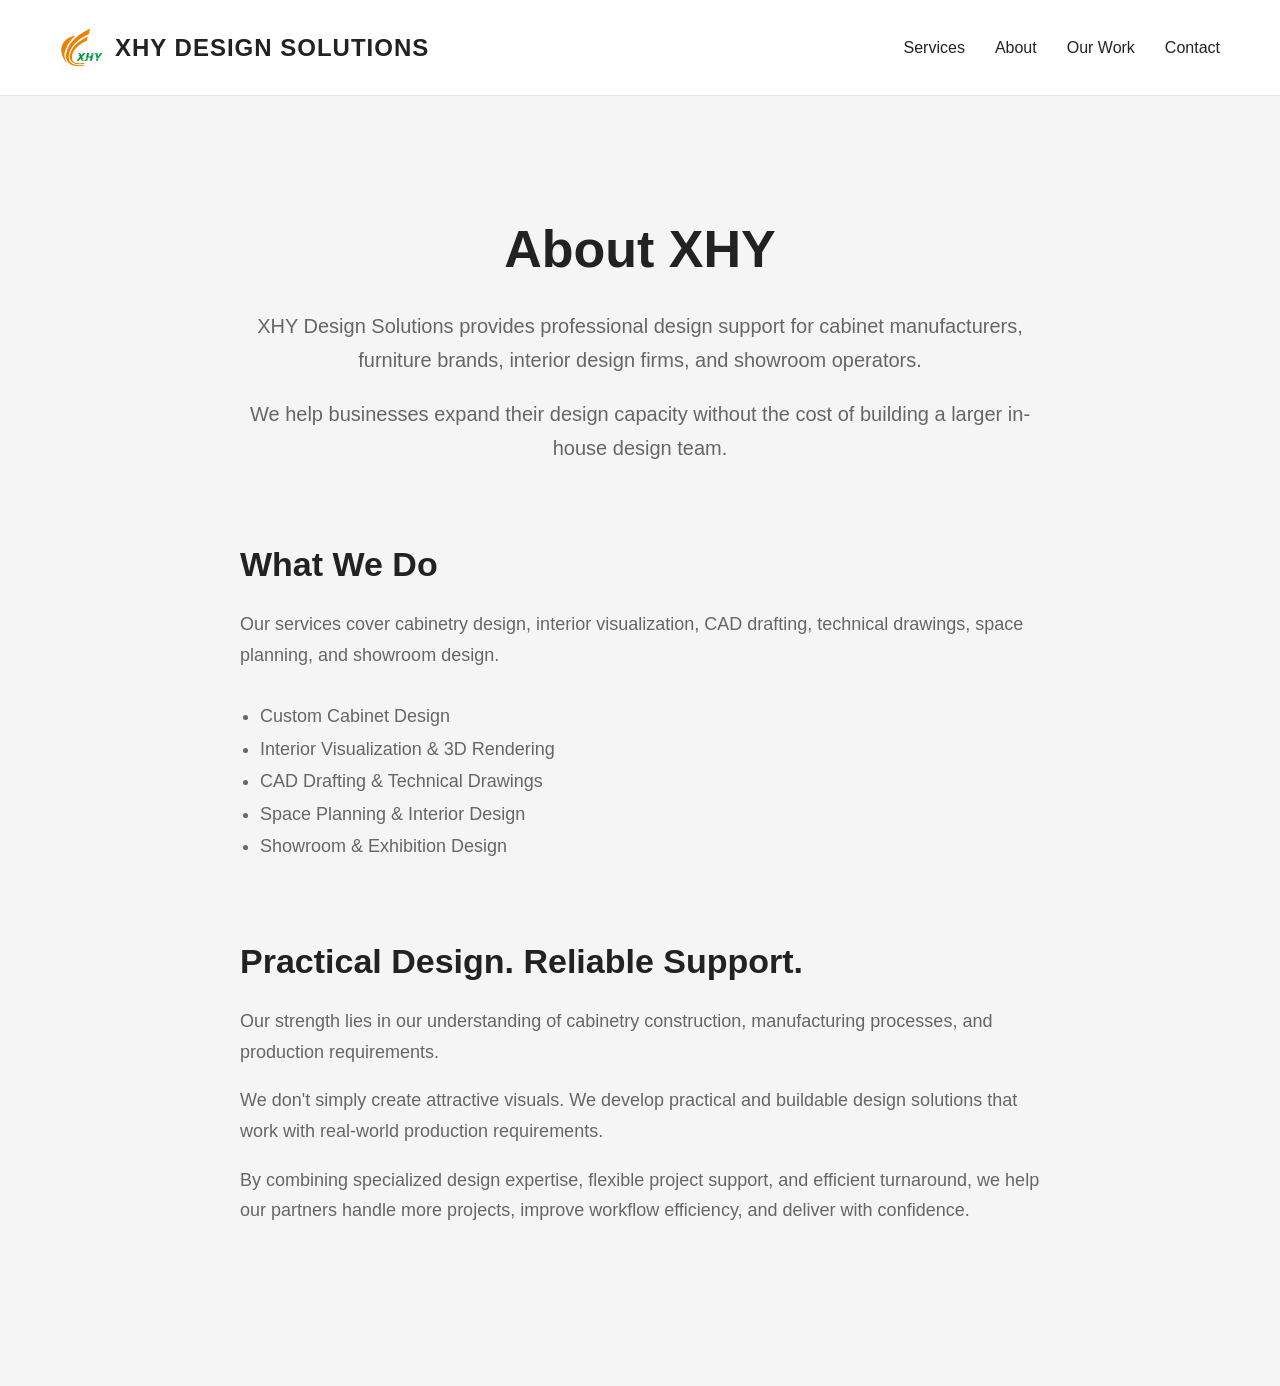
==== about.html @ a24d2397 "Build XHY website homepage and About page" ====
<!DOCTYPE html>
<html lang="en">
<head>
    <meta charset="UTF-8">
    <meta name="viewport" content="width=device-width, initial-scale=1.0">
    <title>About XHY Design Solutions</title>
    <link rel="stylesheet" href="style.css">
</head>

<body>

    <header>
    <div class="logo">
        <img src="images/xhy-logo.jpg" alt="XHY Design Solutions">
        <span>XHY DESIGN SOLUTIONS</span>
    </div>

    <button class="menu-toggle" onclick="toggleMenu()">☰</button>

    <nav id="main-nav">
        <a href="index.html#services">Services</a>
        <a href="about.html">About</a>
        <a href="index.html#portfolio">Our Work</a>
        <a href="index.html#contact">Contact</a>
    </nav>
</header>

    <main>

    <section class="about-intro">
        <h1>About XHY</h1>

        <p>
            XHY Design Solutions provides professional design support
            for cabinet manufacturers, furniture brands, interior design
            firms, and showroom operators.
        </p>

        <p>
            We help businesses expand their design capacity without the
            cost of building a larger in-house design team.
        </p>
    </section>

    <section class="about-services">
        <h2>What We Do</h2>

        <p>
            Our services cover cabinetry design, interior visualization,
            CAD drafting, technical drawings, space planning, and
            showroom design.
        </p>

        <ul>
            <li>Custom Cabinet Design</li>
            <li>Interior Visualization & 3D Rendering</li>
            <li>CAD Drafting & Technical Drawings</li>
            <li>Space Planning & Interior Design</li>
            <li>Showroom & Exhibition Design</li>
        </ul>
    </section>

    <section class="about-expertise">
        <h2>Practical Design. Reliable Support.</h2>

        <p>
            Our strength lies in our understanding of cabinetry
            construction, manufacturing processes, and production
            requirements.
        </p>

        <p>
            We don't simply create attractive visuals. We develop
            practical and buildable design solutions that work with
            real-world production requirements.
        </p>

        <p>
            By combining specialized design expertise, flexible project
            support, and efficient turnaround, we help our partners
            handle more projects, improve workflow efficiency, and
            deliver with confidence.
        </p>
    </section>

</main>

<script>
    function toggleMenu() {
        const nav = document.getElementById("main-nav");
        nav.classList.toggle("active");
    }

    const navLinks = document.querySelectorAll("#main-nav a");

    navLinks.forEach(function(link) {
        link.addEventListener("click", function() {
            const nav = document.getElementById("main-nav");
            nav.classList.remove("active");
        });
    });
</script>
</body>
</html>
---- style.css ----
body {
    margin: 0;
    font-family: Arial, sans-serif;
    background-color: #f5f5f5;
    color: #222;
}

header {
    background-color: #ffffff;
    padding: 25px 60px;
    border-bottom: 1px solid #e5e5e5;
    display: flex;
    justify-content: space-between;
    align-items: center;
    position: relative;
}

.logo {
    font-size: 24px;
    font-weight: bold;
    letter-spacing: 1px;
    display: flex;
    align-items: center;
}

.logo img {
    width: 45px;
    height: 45px;
    object-fit: contain;
    margin-right: 10px;
}

nav {
    display: flex;
    gap: 30px;
}

nav a {
    color: #222;
    text-decoration: none;
    font-size: 16px;
}

nav a:hover {
    color: #777;
}

main {
    padding: 80px 60px;
}

main section {
    max-width: 800px;
    margin: 0 auto 80px;
}

main h1 {
    font-size: 48px;
    margin-bottom: 30px;
}

main h2 {
    font-size: 36px;
    margin-bottom: 25px;
}

main p {
    color: #666;
    line-height: 1.7;
    font-size: 18px;
}

main li {
    color: #666;
    line-height: 1.8;
    font-size: 18px;
}

.about-intro {
    text-align: center;
}

.about-intro h1 {
    font-size: 52px;
    margin-bottom: 30px;
}

.about-intro p {
    font-size: 20px;
}

.about-services h2,
.about-expertise h2 {
    font-size: 34px;
    margin-bottom: 25px;
}

.about-services ul {
    padding-left: 20px;
    margin-top: 30px;
}
.menu-toggle {
    display: none;
    background: none;
    border: none;
    font-size: 28px;
    cursor: pointer;
}

@media (max-width: 768px) {

    .menu-toggle {
        display: block;
        color: #222;
    }

    header {
        padding: 20px;
        flex-direction: row;
        justify-content: space-between;
        align-items: center;
    }

    .logo {
        font-size: 18px;
        white-space: nowrap;
    }

    .logo img {
        width: 40px;
        height: 40px;
        margin-right: 8px;
    }

    nav {
        display: none;
        position: absolute;
        top: 100%;
        left: 0;
        width: 100%;
        flex-direction: column;
        text-align: center;
        gap: 20px;
        background-color: white;
        padding: 20px 0;
    }

    nav.active {
        display: flex;
    }
}
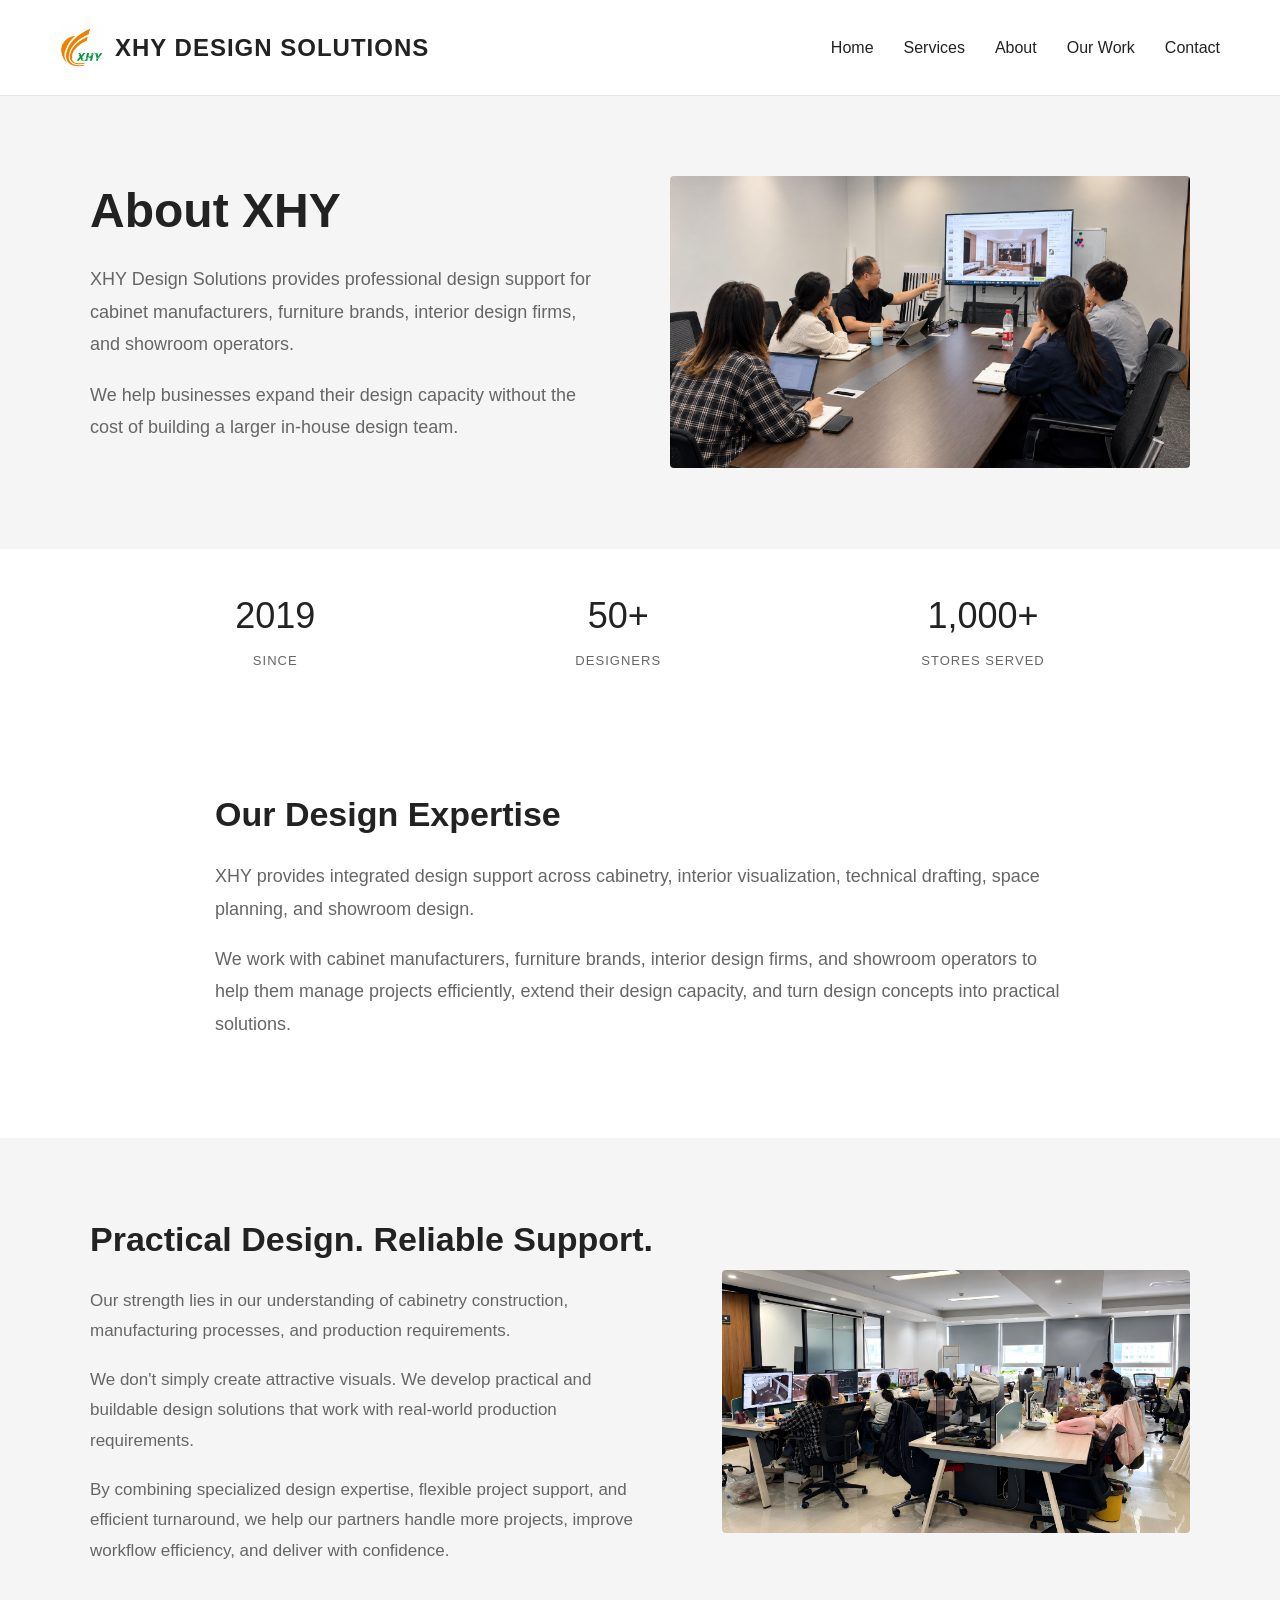
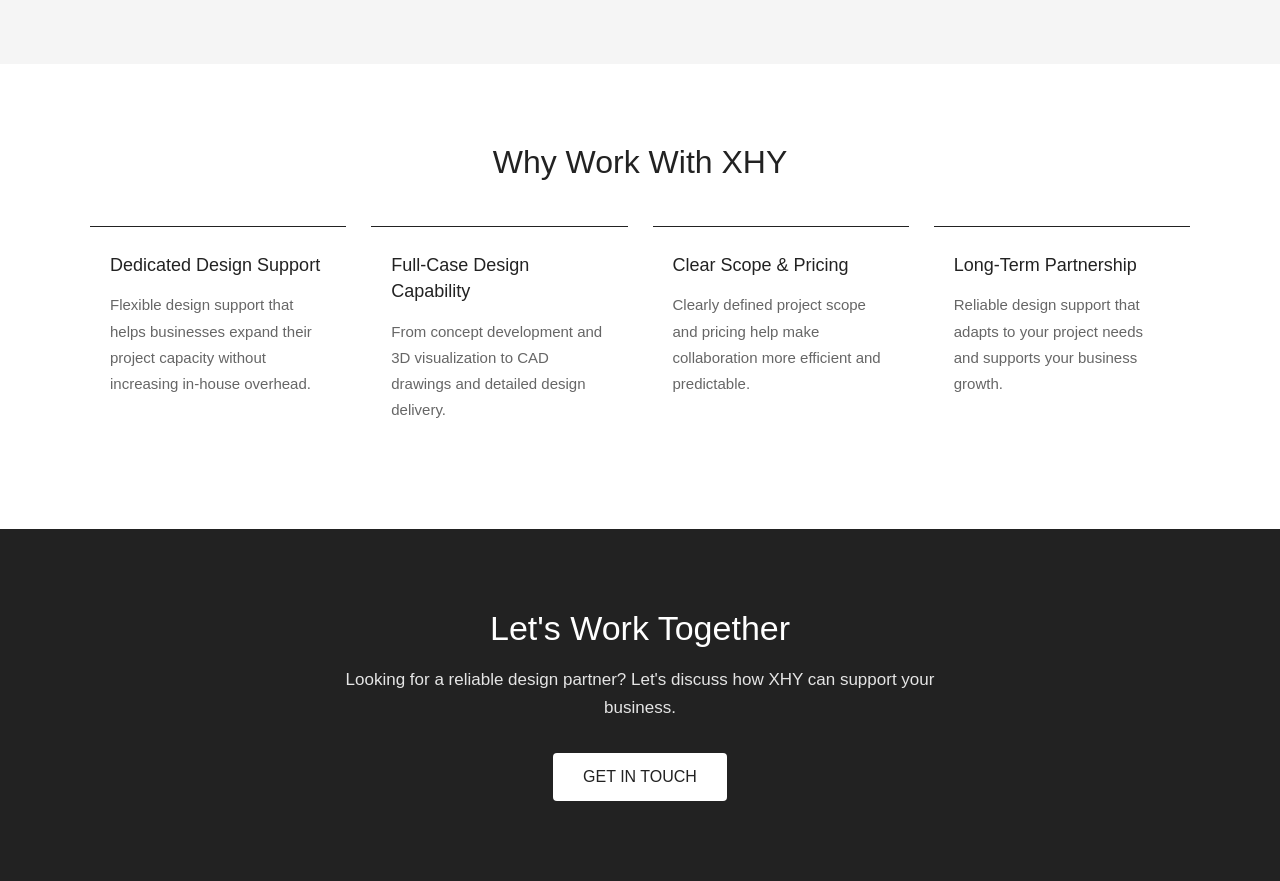
==== commit c8a6db23: "Complete initial XHY website" ====
--- a/about.html
+++ b/about.html
@@ -18,16 +18,19 @@
     <button class="menu-toggle" onclick="toggleMenu()">☰</button>
 
     <nav id="main-nav">
-        <a href="index.html#services">Services</a>
+        <a href="index.html">Home</a>
+        <a href="services.html">Services</a>
         <a href="about.html">About</a>
-        <a href="index.html#portfolio">Our Work</a>
-        <a href="index.html#contact">Contact</a>
+        <a href="our-work.html">Our Work</a>
+        <a href="contact.html">Contact</a>
     </nav>
 </header>
 
-    <main>
-
-    <section class="about-intro">
+    <main class="about-page">
+
+<section class="about-intro">
+
+    <div class="about-intro-content">
         <h1>About XHY</h1>
 
         <p>
@@ -40,27 +43,63 @@
             We help businesses expand their design capacity without the
             cost of building a larger in-house design team.
         </p>
+    </div>
+
+    <div class="about-image">
+        <img src="images/xhy-team-collaboration.png"
+             alt="XHY design team reviewing a project together">
+    </div>
+
+</section>
+
+<!-- Company Statistics -->
+<div class="portfolio-stats">
+
+    <div class="stat">
+        <strong>2019</strong>
+        <span>Since</span>
+    </div>
+
+    <div class="stat">
+        <strong>50+</strong>
+        <span>Designers</span>
+    </div>
+
+    <div class="stat">
+        <strong>1,000+</strong>
+        <span>Stores Served</span>
+    </div>
+
+</div>
+
+
+    <section class="about-services">
+
+        <div class="about-services-content">
+
+            <h2>Our Design Expertise</h2>
+
+            <p>
+                XHY provides integrated design support across cabinetry,
+                interior visualization, technical drafting, space planning,
+                and showroom design.
+            </p>
+
+            <p>
+                We work with cabinet manufacturers, furniture brands,
+                interior design firms, and showroom operators to help
+                them manage projects efficiently, extend their design
+                capacity, and turn design concepts into practical solutions.
+            </p>
+
+        </div>
+
     </section>
 
-    <section class="about-services">
-        <h2>What We Do</h2>
-
-        <p>
-            Our services cover cabinetry design, interior visualization,
-            CAD drafting, technical drawings, space planning, and
-            showroom design.
-        </p>
-
-        <ul>
-            <li>Custom Cabinet Design</li>
-            <li>Interior Visualization & 3D Rendering</li>
-            <li>CAD Drafting & Technical Drawings</li>
-            <li>Space Planning & Interior Design</li>
-            <li>Showroom & Exhibition Design</li>
-        </ul>
-    </section>
 
     <section class="about-expertise">
+
+    <div class="about-expertise-content">
         <h2>Practical Design. Reliable Support.</h2>
 
         <p>
@@ -81,6 +120,71 @@
             handle more projects, improve workflow efficiency, and
             deliver with confidence.
         </p>
+    </div>
+
+    <div class="about-image">
+        <img src="images/xhy-design-team-workspace.png"
+             alt="XHY design team working on design projects">
+    </div>
+
+</section>
+
+    <section class="why-xhy">
+
+        <h2>Why Work With XHY</h2>
+
+        <div class="why-xhy-grid">
+
+            <div class="why-xhy-item">
+                <h3>Dedicated Design Support</h3>
+                <p>
+                    Flexible design support that helps businesses
+                    expand their project capacity without increasing
+                    in-house overhead.
+                </p>
+            </div>
+
+            <div class="why-xhy-item">
+                <h3>Full-Case Design Capability</h3>
+                <p>
+                    From concept development and 3D visualization
+                    to CAD drawings and detailed design delivery.
+                </p>
+            </div>
+
+            <div class="why-xhy-item">
+                <h3>Clear Scope & Pricing</h3>
+                <p>
+                    Clearly defined project scope and pricing help
+                    make collaboration more efficient and predictable.
+                </p>
+            </div>
+
+            <div class="why-xhy-item">
+                <h3>Long-Term Partnership</h3>
+                <p>
+                    Reliable design support that adapts to your
+                    project needs and supports your business growth.
+                </p>
+            </div>
+
+        </div>
+
+    </section>
+
+    <section class="about-cta">
+
+        <h2>Let's Work Together</h2>
+
+        <p>
+            Looking for a reliable design partner?
+            Let's discuss how XHY can support your business.
+        </p>
+
+        <a href="contact.html" class="button">
+            GET IN TOUCH
+        </a>
+
     </section>
 
 </main>
--- a/style.css
+++ b/style.css
@@ -4,6 +4,15 @@
     background-color: #f5f5f5;
     color: #222;
 }
+
+img {
+    max-width: 100%;
+    height: auto;
+}
+
+/* =========================
+   Header & Navigation
+   ========================= */
 
 header {
     background-color: #ffffff;
@@ -12,7 +21,9 @@
     display: flex;
     justify-content: space-between;
     align-items: center;
-    position: relative;
+    position: sticky;
+    top: 0;
+    z-index: 1000;
 }
 
 .logo {
@@ -45,60 +56,6 @@
     color: #777;
 }
 
-main {
-    padding: 80px 60px;
-}
-
-main section {
-    max-width: 800px;
-    margin: 0 auto 80px;
-}
-
-main h1 {
-    font-size: 48px;
-    margin-bottom: 30px;
-}
-
-main h2 {
-    font-size: 36px;
-    margin-bottom: 25px;
-}
-
-main p {
-    color: #666;
-    line-height: 1.7;
-    font-size: 18px;
-}
-
-main li {
-    color: #666;
-    line-height: 1.8;
-    font-size: 18px;
-}
-
-.about-intro {
-    text-align: center;
-}
-
-.about-intro h1 {
-    font-size: 52px;
-    margin-bottom: 30px;
-}
-
-.about-intro p {
-    font-size: 20px;
-}
-
-.about-services h2,
-.about-expertise h2 {
-    font-size: 34px;
-    margin-bottom: 25px;
-}
-
-.about-services ul {
-    padding-left: 20px;
-    margin-top: 30px;
-}
 .menu-toggle {
     display: none;
     background: none;
@@ -106,6 +63,386 @@
     font-size: 28px;
     cursor: pointer;
 }
+
+
+/* =========================
+   About Page
+   ========================= */
+
+/* About Page - Overall Layout */
+main.about-page {
+    padding: 0;
+}
+
+main.about-page > section {
+    max-width: none;
+    margin: 0;
+    padding: 80px max(60px, calc((100% - 1100px) / 2));
+    box-sizing: border-box;
+}
+
+main h1 {
+    font-size: 48px;
+    margin-bottom: 30px;
+}
+
+main h2 {
+    font-size: 36px;
+    margin-bottom: 25px;
+}
+
+main p {
+    color: #666;
+    line-height: 1.7;
+    font-size: 18px;
+}
+
+main li {
+    color: #666;
+    line-height: 1.8;
+    font-size: 18px;
+}
+
+.about-intro {
+    display: flex;
+    align-items: center;
+    gap: 50px;
+    text-align: left;
+}
+
+.about-intro-content {
+    flex: 1;
+}
+
+.about-intro h1 {
+    font-size: 52px;
+    margin-bottom: 30px;
+}
+
+.about-intro p {
+    font-size: 20px;
+}
+
+.about-image {
+    flex: 1;
+}
+
+.about-intro .about-image {
+    padding-top: 20px;
+}
+
+.about-image img {
+    width: 100%;
+    height: auto;
+    display: block;
+    border-radius: 4px;
+}
+
+.about-services h2,
+.about-expertise h2 {
+    font-size: 34px;
+    margin-bottom: 25px;
+}
+
+.about-expertise {
+    display: flex;
+    align-items: flex-start;
+    gap: 60px;
+}
+
+.about-expertise-content {
+    flex: 1.1;
+}
+
+.about-expertise .about-image {
+    flex: 0.9;
+    padding-top: 30px;
+}
+
+
+/* =========================
+   About Page - What We Do
+   ========================= */
+
+.service-grid {
+    display: grid;
+    grid-template-columns: repeat(2, 1fr);
+    gap: 25px 30px;
+    margin-top: 35px;
+}
+
+.service-card {
+    background-color: #ffffff;
+    border: 1px solid #e8e8e8;
+    border-radius: 8px;
+    padding: 30px;
+    min-height: 80px;
+    display: flex;
+    align-items: center;
+    box-sizing: border-box;
+    transition: transform 0.3s ease, box-shadow 0.3s ease;
+}
+
+.service-card h3 {
+    font-size: 22px;
+    margin: 0;
+    line-height: 1.4;
+}
+
+.service-card:hover {
+    transform: translateY(-5px);
+    box-shadow: 0 8px 20px rgba(0, 0, 0, 0.12);
+}
+
+
+/* =========================
+   Homepage
+   ========================= */
+
+.hero {
+    text-align: center;
+    padding: 120px 20px;
+    background-color: #ffffff;
+}
+
+.hero h1 {
+    font-size: 56px;
+    line-height: 1.15;
+    margin-bottom: 20px;
+}
+
+.hero p {
+    font-size: 22px;
+    color: #666;
+    margin-bottom: 40px;
+    max-width: 700px;
+    margin-left: auto;
+    margin-right: auto;
+}
+
+.button {
+    display: inline-block;
+    padding: 15px 30px;
+    background-color: #222;
+    color: white;
+    text-decoration: none;
+    border-radius: 4px;
+    transition: background-color 0.3s ease, transform 0.3s ease;
+}
+
+.button:hover {
+    background-color: #444;
+    transform: translateY(-2px);
+}
+
+
+/* Homepage - Services */
+
+.services {
+    padding: 90px 40px 60px;
+    text-align: center;
+}
+
+.services h2 {
+    font-size: 36px;
+    margin-bottom: 55px;
+}
+
+.service-container {
+    display: flex;
+    justify-content: center;
+    align-items: stretch;
+    gap: 30px;
+    flex-wrap: wrap;
+}
+
+.service {
+    background-color: white;
+    padding: 35px 30px;
+    width: 320px;
+    max-width: 100%;
+    box-sizing: border-box;
+    border-radius: 8px;
+    border: 1px solid #e8e8e8;
+    transition: transform 0.3s ease, box-shadow 0.3s ease;
+}
+
+.service:hover {
+    transform: translateY(-5px);
+    box-shadow: 0 8px 20px rgba(0, 0, 0, 0.12);
+}
+
+.service h3 {
+    font-size: 22px;
+    margin: 0 0 15px;
+}
+
+.service p {
+    color: #666;
+    font-size: 17px;
+    line-height: 1.7;
+    margin: 0;
+}
+
+
+/* Homepage - About */
+
+.about {
+    padding: 70px 60px 100px;
+    background-color: #ffffff;
+}
+
+.about > h2 {
+    max-width: 1200px;
+    margin: 0 auto 45px;
+    text-align: center;
+    font-size: 36px;
+}
+
+.about-container {
+    max-width: 1300px;
+    margin: 0 auto;
+    display: grid;
+    grid-template-columns: 1.2fr 1fr;
+    align-items: center;
+    gap: 45px;
+}
+
+.about-image {
+    width: 100%;
+    aspect-ratio: 16 / 9;
+    background-color: #f2f2f2;
+    overflow: hidden;
+}
+
+.about-image img {
+    display: block;
+    width: 100%;
+    height: 100%;
+    object-fit: cover;
+}
+
+.about-content {
+    padding-right: 20px;
+}
+
+
+.about-intro {
+    margin-bottom: 35px;
+    font-size: 19px;
+    line-height: 1.7;
+    color: #555;
+}
+
+.about-item {
+    margin-bottom: 25px;
+}
+
+.about-item h3 {
+    margin: 0 0 8px;
+    font-size: 19px;
+    font-weight: 600;
+}
+
+.about-item p {
+    margin: 0;
+    font-size: 17px;
+    line-height: 1.7;
+    color: #666;
+}
+
+.about-content .button {
+    display: inline-block;
+    margin-top: 10px;
+}
+
+
+/* Homepage - Portfolio */
+
+.portfolio {
+    padding: 80px 60px;
+    background-color: #f5f5f5;
+    text-align: center;
+}
+
+.portfolio h2 {
+    font-size: 36px;
+    margin-bottom: 50px;
+}
+
+.portfolio-container {
+    display: flex;
+    justify-content: center;
+    gap: 30px;
+    flex-wrap: wrap;
+}
+
+.project {
+    background-color: white;
+    width: 400px;
+    border-radius: 8px;
+    overflow: hidden;
+    transition: transform 0.3s ease, box-shadow 0.3s ease;
+}
+
+.project:hover {
+    transform: translateY(-5px);
+    box-shadow: 0 8px 20px rgba(0, 0, 0, 0.12);
+}
+
+.project img {
+    width: 100%;
+    height: 280px;
+    object-fit: cover;
+    display: block;
+    transition: transform 0.4s ease;
+}
+
+.project:hover img {
+    transform: scale(1.05);
+}
+
+.project h3 {
+    font-size: 22px;
+    margin: 20px 20px 10px;
+}
+
+.project p {
+    color: #666;
+    margin: 0 20px 25px;
+}
+
+
+/* Homepage - Contact */
+
+.contact {
+    padding: 100px 20px;
+    text-align: center;
+    background-color: #222;
+    color: white;
+}
+
+.contact h2 {
+    font-size: 40px;
+    margin-bottom: 20px;
+}
+
+.contact p {
+    max-width: 650px;
+    margin: 0 auto 35px;
+    font-size: 18px;
+    line-height: 1.6;
+}
+
+.contact .button {
+    background-color: white;
+    color: #222;
+}
+
+
+/* =========================
+   Mobile
+   ========================= */
 
 @media (max-width: 768px) {
 
@@ -148,4 +485,2150 @@
     nav.active {
         display: flex;
     }
-}+
+
+    /* About Page - Mobile */
+
+    .about-intro,
+    .about-expertise {
+        flex-direction: column;
+        gap: 30px;
+    }
+
+    .about-intro,
+    .about-expertise {
+        text-align: left;
+    }
+
+    .about-image {
+        width: 100%;
+    }
+
+    .about-intro .about-image,
+    .about-expertise .about-image {
+        padding-top: 0;
+    }
+
+    .service-grid {
+        grid-template-columns: 1fr;
+        gap: 20px;
+        margin-top: 30px;
+    }
+
+    .service-card {
+        width: 100%;
+        min-height: 70px;
+        padding: 25px;
+    }
+
+
+    /* Homepage - Mobile */
+
+    .hero {
+        padding: 80px 20px;
+    }
+
+    .hero h1 {
+        font-size: 40px;
+    }
+
+    .hero p {
+        font-size: 18px;
+    }
+
+    .services {
+        padding: 60px 20px;
+    }
+
+    .services h2 {
+        font-size: 32px;
+    }
+
+    .service-container {
+        flex-direction: column;
+        align-items: center;
+    }
+
+    .service {
+        width: 100%;
+        max-width: 400px;
+        box-sizing: border-box;
+    }
+
+    .portfolio {
+        padding: 60px 20px;
+    }
+
+    .portfolio h2 {
+        font-size: 32px;
+    }
+
+    .project {
+        width: 100%;
+        max-width: 400px;
+    }
+
+    .contact {
+        padding: 70px 20px;
+    }
+
+    .contact h2 {
+        font-size: 32px;
+    }
+  
+}/* =========================================
+   Project Detail Page
+   Modern Minimalist Residence
+   ========================================= */
+
+/* Project Hero */
+.project-hero {
+    display: grid;
+    grid-template-columns: 38% 62%;
+    min-height: 600px;
+    background-color: #ffffff;
+}
+
+.project-hero-text {
+    display: flex;
+    flex-direction: column;
+    justify-content: center;
+    padding: 80px 70px;
+}
+
+.project-number,
+.section-label {
+    font-size: 12px;
+    letter-spacing: 2px;
+    text-transform: uppercase;
+    color: #777;
+    margin-bottom: 18px;
+}
+
+.project-hero-text h1 {
+    font-size: 50px;
+    line-height: 1.12;
+    font-weight: 400;
+    margin: 0 0 25px;
+    max-width: 480px;
+}
+
+.project-category {
+    font-size: 16px;
+    color: #666;
+    margin: 0;
+}
+
+.project-hero-image {
+    height: 600px;
+    overflow: hidden;
+}
+
+.project-hero-image img {
+    width: 100%;
+    height: 100%;
+    object-fit: cover;
+    display: block;
+}
+
+
+/* Project Overview */
+.project-overview {
+    display: grid;
+    grid-template-columns: 1.4fr 1fr;
+    gap: 100px;
+    max-width: 1200px;
+    margin: 0 auto;
+    padding: 120px 60px;
+}
+
+.project-overview-text h2,
+.project-section-heading h2 {
+    font-size: 36px;
+    font-weight: 400;
+    line-height: 1.2;
+    margin: 0 0 30px;
+}
+
+.project-overview-text p:not(.section-label) {
+    font-size: 16px;
+    line-height: 1.8;
+    color: #555;
+    max-width: 680px;
+    margin-bottom: 20px;
+}
+
+.project-information {
+    border-top: 1px solid #ddd;
+}
+
+.project-info-item {
+    display: flex;
+    flex-direction: column;
+    gap: 8px;
+    padding: 22px 0;
+    border-bottom: 1px solid #ddd;
+}
+
+.project-info-item span {
+    font-size: 13px;
+    color: #888;
+}
+
+.project-info-item strong {
+    font-size: 15px;
+    font-weight: 400;
+    line-height: 1.5;
+}
+
+
+/* Floor Plan */
+.project-floor-plan {
+    background-color: #f5f5f5;
+    padding: 100px 60px;
+}
+
+.project-section-heading {
+    max-width: 1200px;
+    margin: 0 auto 50px;
+}
+
+.floor-plan-image {
+    max-width: 1100px;
+    margin: 0 auto;
+    background-color: #ffffff;
+    padding: 30px;
+}
+
+.floor-plan-image img {
+    width: 100%;
+    height: auto;
+    display: block;
+}
+
+
+/* Project Gallery */
+.project-gallery {
+    max-width: 1200px;
+    margin: 0 auto;
+    padding: 120px 60px;
+}
+
+.gallery-grid {
+    display: grid;
+    grid-template-columns: repeat(2, 1fr);
+    gap: 30px;
+}
+
+.gallery-item {
+    overflow: hidden;
+    aspect-ratio: 16 / 9;
+}
+
+.gallery-item img {
+    width: 100%;
+    height: 100%;
+    object-fit: cover;
+    display: block;
+}
+
+
+/* Back to Our Work */
+.project-back {
+    text-align: center;
+    padding: 30px 20px 100px;
+}
+
+.project-back a {
+    color: #222;
+    text-decoration: none;
+    font-size: 14px;
+    letter-spacing: 1px;
+}
+
+.project-back a:hover {
+    text-decoration: underline;
+}
+/* =========================================
+   Project Detail Page - Mobile
+   ========================================= */
+
+@media (max-width: 768px) {
+
+    /* Project Hero */
+    .project-hero {
+        display: flex;
+        flex-direction: column;
+        min-height: auto;
+    }
+
+    .project-hero-image {
+        order: 1;
+        width: 100%;
+        height: 300px;
+    }
+
+    .project-hero-text {
+        order: 2;
+        padding: 50px 25px 60px;
+    }
+
+    .project-hero-text h1 {
+        font-size: 38px;
+        line-height: 1.12;
+        margin-bottom: 20px;
+        max-width: 100%;
+    }
+
+    .project-category {
+        font-size: 15px;
+    }
+
+
+    /* Project Overview */
+    .project-overview {
+        display: block;
+        max-width: none;
+        padding: 70px 25px;
+    }
+
+    .project-overview-text h2,
+    .project-section-heading h2 {
+        font-size: 32px;
+    }
+
+    .project-overview-text p:not(.section-label) {
+        font-size: 15px;
+        line-height: 1.8;
+    }
+
+    .project-information {
+        margin-top: 60px;
+    }
+
+
+    /* Floor Plan */
+    .project-floor-plan {
+        padding: 70px 20px;
+    }
+
+    .project-section-heading {
+        margin-bottom: 35px;
+    }
+
+    .floor-plan-image {
+        padding: 15px;
+    }
+
+
+    /* Project Gallery */
+    .project-gallery {
+        max-width: none;
+        padding: 70px 20px;
+    }
+
+    .gallery-grid {
+        grid-template-columns: repeat(2, 1fr);
+        gap: 15px;
+    }
+
+    .project-back {
+        padding: 20px 20px 70px;
+    }
+
+}
+.view-all-projects {
+    text-align: center;
+    margin-top: 40px;
+}
+
+.view-all-projects a {
+    display: inline-block;
+    padding: 12px 28px;
+    border: 1px solid #222;
+    color: #222;
+    text-decoration: none;
+    font-size: 14px;
+    letter-spacing: 1px;
+    transition: all 0.3s ease;
+}
+
+.view-all-projects a:hover {
+    background-color: #222;
+    color: #fff;
+}
+
+
+/* ================================
+   Our Work Page
+   ================================ */
+
+.portfolio-page {
+    padding: 120px 8% 100px;
+    text-align: center;
+}
+
+.portfolio-page h1 {
+    font-size: 48px;
+    margin-bottom: 20px;
+}
+
+.portfolio-intro {
+    max-width: 700px;
+    margin: 0 auto 60px;
+    font-size: 17px;
+    line-height: 1.7;
+    color: #555;
+}
+
+.portfolio-page .portfolio-container {
+    display: grid;
+    grid-template-columns: repeat(2, 1fr);
+    gap: 70px 50px;
+    max-width: 1200px;
+    margin: 0 auto;
+}
+
+.portfolio-page .project {
+    text-align: left;
+}
+
+.portfolio-page .project a {
+    display: block;
+}
+
+.portfolio-page .project img {
+    width: 100%;
+    display: block;
+    aspect-ratio: 16 / 10;
+    object-fit: cover;
+}
+
+.portfolio-page .project h3 {
+    margin-top: 18px;
+    margin-bottom: 0;
+    font-size: 21px;
+    font-weight: 500;
+    line-height: 1.4;
+}
+
+.portfolio-page .project p {
+    display: none;
+}
+
+
+
+/* ================================
+   Our Work CTA
+   ================================ */
+
+.portfolio-cta {
+    margin-top: 120px;
+    padding: 80px 20px;
+    text-align: center;
+    border-top: 1px solid #e5e5e5;
+}
+
+.portfolio-cta h2 {
+    margin-bottom: 15px;
+    font-size: 32px;
+    font-weight: 500;
+}
+
+.portfolio-cta p {
+    margin-bottom: 30px;
+    font-size: 16px;
+    line-height: 1.6;
+    color: #666;
+}
+
+.portfolio-cta .button {
+    display: inline-block;
+}
+/* ================================
+   Our Work - Introduction
+   ================================ */
+
+.portfolio-page > h2 {
+    margin-bottom: 20px;
+    font-size: 30px;
+    font-weight: 500;
+}
+
+.portfolio-intro {
+    max-width: 760px;
+    margin: 0 auto 60px;
+    font-size: 17px;
+    line-height: 1.8;
+    color: #555;
+}
+
+
+/* ================================
+   Our Work - Stats
+   ================================ */
+
+.portfolio-stats {
+    display: flex;
+    justify-content: center;
+    gap: 100px;
+    margin: 20px auto 90px;
+    text-align: center;
+}
+
+.portfolio-stats .stat {
+    display: flex;
+    flex-direction: column;
+}
+
+.portfolio-stats strong {
+    font-size: 38px;
+    font-weight: 500;
+    line-height: 1.2;
+}
+
+.portfolio-stats span {
+    margin-top: 8px;
+    font-size: 14px;
+    color: #666;
+    text-transform: uppercase;
+    letter-spacing: 0.08em;
+}
+
+
+/* ================================
+   Why Work With XHY
+   ================================ */
+
+.why-xhy {
+    margin: 0 auto 120px;
+    max-width: 1200px;
+}
+
+.why-xhy > h2 {
+    margin-bottom: 50px;
+    font-size: 30px;
+    font-weight: 500;
+    text-align: center;
+}
+
+.why-xhy-grid {
+    display: grid;
+    grid-template-columns: repeat(4, 1fr);
+    gap: 30px;
+}
+
+.why-xhy-item {
+    padding: 30px 25px;
+    border-top: 1px solid #222;
+    text-align: left;
+}
+
+.why-xhy-item h3 {
+    margin-bottom: 15px;
+    font-size: 19px;
+    font-weight: 500;
+    line-height: 1.4;
+}
+
+.why-xhy-item p {
+    margin: 0;
+    font-size: 14px;
+    line-height: 1.7;
+    color: #666;
+}
+
+
+/* ================================
+   Featured Projects
+   ================================ */
+
+.featured-projects {
+    margin-top: 20px;
+}
+
+.featured-projects > h2 {
+    margin-bottom: 50px;
+    font-size: 30px;
+    font-weight: 500;
+    text-align: center;
+}
+/* ================================
+   Our Work - Mobile
+   ================================ */
+
+@media (max-width: 768px) {
+
+    .portfolio-page {
+        padding: 90px 6% 70px;
+    }
+
+    .portfolio-page h1 {
+        font-size: 36px;
+    }
+
+    .portfolio-page > h2 {
+        font-size: 26px;
+        line-height: 1.3;
+        margin-bottom: 20px;
+    }
+
+    .portfolio-intro {
+        font-size: 15px;
+        margin-bottom: 45px;
+    }
+
+
+    /* Stats */
+
+    .portfolio-stats {
+        display: flex;
+        justify-content: space-between;
+        gap: 0;
+        margin: 20px 0 80px;
+        width: 100%;
+    }
+
+    .portfolio-stats .stat {
+        flex: 1;
+    }
+
+    .portfolio-stats strong {
+        font-size: 30px;
+    }
+
+    .portfolio-stats span {
+        font-size: 11px;
+    }
+
+
+    /* Why Work With XHY */
+
+    .why-xhy {
+        margin-bottom: 80px;
+    }
+
+    .why-xhy > h2 {
+        font-size: 26px;
+        margin-bottom: 35px;
+    }
+
+    .why-xhy-grid {
+        display: grid;
+        grid-template-columns: 1fr;
+        gap: 25px;
+    }
+
+    .why-xhy-item {
+        padding: 25px 20px;
+    }
+
+    .why-xhy-item h3 {
+        font-size: 19px;
+    }
+
+
+    /* Featured Projects */
+
+    .featured-projects {
+        margin-top: 20px;
+    }
+
+    .featured-projects > h2 {
+        font-size: 26px;
+        margin-bottom: 35px;
+    }
+
+    .portfolio-page .portfolio-container {
+        grid-template-columns: 1fr;
+        gap: 45px;
+    }
+
+    .portfolio-page .project h3 {
+        font-size: 20px;
+    }
+
+
+    /* CTA */
+
+    .portfolio-cta {
+        margin-top: 80px;
+        padding: 60px 20px;
+    }
+
+    .portfolio-cta h2 {
+        font-size: 27px;
+    }
+
+    .portfolio-cta p {
+        font-size: 15px;
+    }
+}
+/* =========================================
+   Homepage Hero
+   ========================================= */
+
+.hero {
+    display: flex;
+    align-items: center;
+    gap: 4%;
+    min-height: 520px;
+    padding: 0 0 0 5%;
+    box-sizing: border-box;
+}
+
+.hero-content {
+    width: 40%;
+    flex-shrink: 0;
+    text-align: center;
+    transform: translateY(-15px);
+}
+
+.hero-content h1 {
+    margin: 0 0 24px;
+    font-size: 46px;
+    line-height: 1.15;
+}
+
+.hero-content p {
+    margin: 0 0 30px;
+    font-size: 19px;
+    line-height: 1.6;
+}
+
+.hero-image {
+    width: 56%;
+    flex-shrink: 0;
+}
+
+.hero-image img {
+    display: block;
+    width: 100%;
+    height: auto;
+    object-fit: contain;
+}
+
+
+/* =========================================
+   Hero - Mobile
+   ========================================= */
+
+@media (max-width: 768px) {
+
+    .hero {
+        flex-direction: column;
+        align-items: stretch;
+        gap: 40px;
+        min-height: auto;
+        padding: 50px 20px 60px;
+    }
+
+    .hero-content {
+        width: 100%;
+    }
+
+    .hero-content h1 {
+        font-size: 36px;
+        line-height: 1.2;
+        margin-bottom: 20px;
+    }
+
+    .hero-content p {
+        font-size: 18px;
+        line-height: 1.55;
+        margin-bottom: 28px;
+    }
+
+    .hero-image {
+        width: 100%;
+    }
+
+    .hero-image img {
+        width: 100%;
+        height: auto;
+    }
+}
+/* =========================================
+   About Page - Section Layout
+   ========================================= */
+
+/* 1. About XHY: light grey background */
+main.about-page > .about-intro {
+    display: flex;
+    align-items: center;
+    gap: 60px;
+    background-color: #f5f5f5;
+}
+
+main.about-page .about-intro-content,
+main.about-page .about-intro .about-image {
+    flex: 1;
+    min-width: 0;
+}
+
+main.about-page .about-intro h1 {
+    font-size: 48px;
+    line-height: 1.15;
+    margin: 0 0 25px;
+}
+
+main.about-page .about-intro p {
+    font-size: 18px;
+    line-height: 1.8;
+    margin: 0 0 18px;
+}
+
+main.about-page .about-intro .about-image {
+    padding-top: 0;
+}
+
+main.about-page .about-intro .about-image img {
+    width: 100%;
+    display: block;
+    height: auto;
+    border-radius: 4px;
+}
+
+
+/* 2. Company statistics: white background */
+
+main.about-page > .portfolio-stats {
+    width: 100%;
+    max-width: none;
+    margin: 0;
+    padding: 45px 20px;
+    display: flex;
+    justify-content: center;
+    align-items: center;
+    gap: 260px;
+    box-sizing: border-box;
+    background-color: #ffffff;
+    text-align: center;
+}
+
+
+main.about-page .portfolio-stats .stat {
+    display: flex;
+    flex-direction: column;
+    gap: 8px;
+}
+
+main.about-page .portfolio-stats strong {
+    font-size: 36px;
+    line-height: 1.2;
+    font-weight: 500;
+}
+
+main.about-page .portfolio-stats span {
+    font-size: 13px;
+    color: #666;
+    text-transform: uppercase;
+    letter-spacing: 0.08em;
+}
+
+
+/* 3. Business overview: white background */
+main.about-page > .about-services {
+    background-color: #ffffff;
+}
+
+main.about-page .about-services-content {
+    max-width: 850px;
+    margin: 0 auto;
+}
+
+main.about-page .about-services h2 {
+    font-size: 34px;
+    line-height: 1.25;
+    margin: 0 0 25px;
+}
+
+main.about-page .about-services p {
+    font-size: 18px;
+    line-height: 1.8;
+    margin: 0 0 18px;
+}
+
+
+/* 4. Practical Design. Reliable Support.: light grey */
+main.about-page > .about-expertise {
+    display: flex;
+    align-items: center;
+    gap: 60px;
+    background-color: #f5f5f5;
+}
+
+main.about-page .about-expertise-content {
+    flex: 1.1;
+    min-width: 0;
+}
+
+main.about-page .about-expertise .about-image {
+    flex: 0.9;
+    min-width: 0;
+    padding-top: 0;
+}
+
+main.about-page .about-expertise .about-image img {
+    width: 100%;
+    height: auto;
+    display: block;
+    border-radius: 4px;
+}
+
+main.about-page .about-expertise h2 {
+    font-size: 34px;
+    line-height: 1.25;
+    margin: 0 0 25px;
+}
+
+main.about-page .about-expertise p {
+    font-size: 17px;
+    line-height: 1.8;
+    margin: 0 0 18px;
+}
+
+
+/* 5. Why Work With XHY: white background */
+main.about-page > .why-xhy {
+    background-color: #ffffff;
+}
+
+main.about-page .why-xhy > h2 {
+    text-align: center;
+    font-size: 32px;
+    font-weight: 500;
+    margin: 0 0 45px;
+}
+
+main.about-page .why-xhy-grid {
+    display: grid;
+    grid-template-columns: repeat(4, minmax(0, 1fr));
+    gap: 25px;
+}
+
+main.about-page .why-xhy-item {
+    padding: 25px 20px;
+    border-top: 1px solid #222;
+    text-align: left;
+}
+
+main.about-page .why-xhy-item h3 {
+    font-size: 18px;
+    line-height: 1.45;
+    font-weight: 500;
+    margin: 0 0 14px;
+}
+
+main.about-page .why-xhy-item p {
+    font-size: 15px;
+    line-height: 1.75;
+    margin: 0;
+}
+
+
+/* 6. About CTA: dark background */
+main.about-page > .about-cta {
+    text-align: center;
+    background-color: #222222;
+    color: #ffffff;
+}
+
+main.about-page .about-cta h2 {
+    font-size: 34px;
+    font-weight: 500;
+    margin: 0 0 18px;
+}
+
+main.about-page .about-cta p {
+    max-width: 650px;
+    margin: 0 auto 30px;
+    font-size: 17px;
+    line-height: 1.7;
+    color: #e5e5e5;
+}
+
+main.about-page .about-cta .button {
+    background-color: #ffffff;
+    color: #222222;
+}
+
+main.about-page .about-cta .button:hover {
+    background-color: #eeeeee;
+}
+/* =========================================
+   About Page - Mobile
+   ========================================= */
+
+@media (max-width: 768px) {
+
+    main.about-page > section {
+        padding: 55px 25px;
+    }
+
+    /* About XHY */
+    main.about-page > .about-intro {
+        flex-direction: column;
+        align-items: stretch;
+        gap: 30px;
+    }
+
+    main.about-page .about-intro h1 {
+        font-size: 38px;
+        margin-bottom: 20px;
+    }
+
+    main.about-page .about-intro p {
+        font-size: 17px;
+    }
+
+    /* Statistics */
+    main.about-page > .portfolio-stats {
+        width: 100%;
+        max-width: none;
+        padding: 35px 12px;
+        gap: 10px;
+    }
+
+    main.about-page .portfolio-stats .stat {
+        flex: 1;
+        min-width: 0;
+    }
+
+    main.about-page .portfolio-stats strong {
+        font-size: 27px;
+    }
+
+    main.about-page .portfolio-stats span {
+        font-size: 10px;
+        letter-spacing: 0.04em;
+    }
+
+    /* Business overview */
+    main.about-page .about-services h2,
+    main.about-page .about-expertise h2 {
+        font-size: 29px;
+    }
+
+    main.about-page .about-services p,
+    main.about-page .about-expertise p {
+        font-size: 16px;
+    }
+
+    /* Practical Design */
+    main.about-page > .about-expertise {
+        flex-direction: column;
+        align-items: stretch;
+        gap: 25px;
+    }
+
+    /* Why Work With XHY */
+    main.about-page .why-xhy > h2 {
+        font-size: 28px;
+        margin-bottom: 30px;
+    }
+
+    main.about-page .why-xhy-grid {
+        grid-template-columns: 1fr;
+        gap: 15px;
+    }
+
+    main.about-page .why-xhy-item {
+        padding: 22px 10px;
+    }
+
+    /* CTA */
+    main.about-page .about-cta h2 {
+        font-size: 29px;
+    }
+
+    main.about-page .about-cta p {
+        font-size: 16px;
+    }
+}
+main.about-page .about-intro h1 {
+    color: #222;
+}
+
+
+.about-image {
+    width: 100%;
+    overflow: hidden;
+    background: transparent;
+}
+
+.about-image img {
+    display: block;
+    width: 100%;
+    height: auto;
+    object-fit: contain;
+}
+
+
+/* =========================================
+   Service Page - Hero
+   ========================================= */
+
+.service-hero {
+    width: 100%;
+    margin: 0;
+    padding: 0;
+    background-color: #ffffff;
+    overflow: hidden;
+}
+
+/* Top and bottom image strips */
+
+.service-hero-strip {
+    display: grid;
+    grid-template-columns: repeat(4, minmax(0, 1fr));
+    gap: 4px;
+    width: 100%;
+    background-color: #ffffff;
+}
+
+.service-hero-strip img {
+    display: block;
+    width: 100%;
+    height: clamp(160px, 20vw, 280px);
+    object-fit: cover;
+    object-position: center;
+}
+
+/* Central text area */
+
+.service-hero-content {
+    display: flex;
+    flex-direction: column;
+    align-items: center;
+    justify-content: center;
+    min-height: 300px;
+    padding: 48px 40px;
+    box-sizing: border-box;
+    background-color: #ffffff;
+    text-align: center;
+}
+
+.service-hero-eyebrow {
+    margin: 0 0 18px;
+    font-size: 12px;
+    font-weight: 600;
+    letter-spacing: 2px;
+    line-height: 1.5;
+    color: #777777;
+}
+
+.service-hero-content h1 {
+    max-width: 1100px;
+    margin: 0 0 18px;
+    font-size: clamp(32px, 3.2vw, 48px);
+    font-weight: 600;
+    line-height: 1.2;
+    color: #222222;
+}
+
+.service-hero-content h2 {
+    margin: 0 0 14px;
+    font-size: clamp(17px, 1.6vw, 22px);
+    font-weight: 400;
+    line-height: 1.5;
+    color: #444444;
+}
+
+.service-hero-description {
+    max-width: 680px;
+    margin: 0;
+    font-size: 16px;
+    line-height: 1.7;
+    color: #666666;
+}
+
+/* Tablet */
+
+@media (max-width: 900px) {
+    .service-hero-strip img {
+        height: clamp(120px, 18vw, 170px);
+    }
+
+    .service-hero-content {
+        min-height: 270px;
+        padding: 42px 28px;
+    }
+
+    .service-hero-content h1 {
+        font-size: 36px;
+    }
+}
+
+/* Mobile */
+
+@media (max-width: 600px) {
+    .service-hero-strip {
+        grid-template-columns: repeat(2, minmax(0, 1fr));
+        gap: 3px;
+    }
+
+    .service-hero-strip img {
+        height: clamp(105px, 34vw, 155px);
+    }
+
+    .service-hero-content {
+        min-height: 250px;
+        padding: 38px 22px;
+    }
+
+    .service-hero-eyebrow {
+        margin-bottom: 14px;
+        font-size: 11px;
+    }
+
+    .service-hero-content h1 {
+        margin-bottom: 14px;
+        font-size: 30px;
+        line-height: 1.2;
+    }
+
+    .service-hero-content h2 {
+        margin-bottom: 12px;
+        font-size: 17px;
+    }
+
+    .service-hero-description {
+        font-size: 14px;
+        line-height: 1.7;
+    }
+}
+
+/* =========================================
+   Service Page - Our Design Services
+   ========================================= */
+
+.service-offerings {
+    width: 100%;
+    padding: 80px 6% 90px;
+    box-sizing: border-box;
+    background-color: #ffffff;
+}
+
+/* Section introduction */
+
+.service-offerings-intro {
+    max-width: 760px;
+    margin: 0 auto 64px;
+    text-align: center;
+}
+
+.service-section-label {
+    margin: 0 0 14px;
+    color: #777777;
+    font-size: 12px;
+    font-weight: 600;
+    letter-spacing: 2px;
+    line-height: 1.5;
+}
+
+.service-offerings-intro h2 {
+    margin: 0 0 18px;
+    color: #222222;
+    font-size: clamp(30px, 3vw, 42px);
+    font-weight: 600;
+    line-height: 1.2;
+}
+
+.service-offerings-intro > p:last-child {
+    max-width: 660px;
+    margin: 0 auto;
+    color: #666666;
+    font-size: 16px;
+    line-height: 1.8;
+}
+
+/* Individual service rows */
+
+.service-offering {
+    display: grid;
+    grid-template-columns: minmax(0, 1.05fr) minmax(0, 0.95fr);
+    align-items: center;
+    gap: clamp(36px, 6vw, 84px);
+    max-width: 1320px;
+    margin: 0 auto;
+    padding: 0 0 64px;
+}
+
+.service-offering + .service-offering {
+    padding-top: 64px;
+    border-top: 1px solid #eeeeee;
+}
+
+.service-offering:last-child {
+    padding-bottom: 0;
+}
+
+/* Alternate image and text positions */
+
+.service-offering-reverse .service-offering-image {
+    order: 2;
+}
+
+.service-offering-reverse .service-offering-content {
+    order: 1;
+}
+
+/* Service images */
+
+.service-offering-image {
+    min-width: 0;
+    overflow: hidden;
+    background-color: #f3f3f3;
+}
+
+.service-offering-image img {
+    display: block;
+    width: 100%;
+    aspect-ratio: 4 / 3;
+    object-fit: cover;
+    object-position: center;
+}
+
+/* Service text */
+
+.service-offering-content {
+    min-width: 0;
+}
+
+.service-offering-number {
+    margin: 0 0 18px;
+    color: #777777;
+    font-size: 12px;
+    font-weight: 600;
+    letter-spacing: 1.5px;
+    line-height: 1.5;
+}
+
+.service-offering-content h3 {
+    margin: 0 0 20px;
+    color: #222222;
+    font-size: clamp(25px, 2.3vw, 34px);
+    font-weight: 600;
+    line-height: 1.25;
+}
+
+.service-offering-content > p:not(.service-offering-number) {
+    margin: 0 0 22px;
+    color: #666666;
+    font-size: 15px;
+    line-height: 1.85;
+}
+
+.service-offering-content ul {
+    margin: 0;
+    padding: 0;
+    list-style: none;
+}
+
+.service-offering-content li {
+    position: relative;
+    margin: 0;
+    padding: 10px 0 10px 24px;
+    border-bottom: 1px solid #eeeeee;
+    color: #444444;
+    font-size: 14px;
+    line-height: 1.6;
+}
+
+.service-offering-content li::before {
+    content: "";
+    position: absolute;
+    top: 18px;
+    left: 2px;
+    width: 7px;
+    height: 7px;
+    border-radius: 50%;
+    background-color: #999999;
+}
+
+/* Tablet */
+
+@media (max-width: 900px) {
+    .service-offerings {
+        padding: 64px 5% 72px;
+    }
+
+    .service-offerings-intro {
+        margin-bottom: 48px;
+    }
+
+    .service-offering {
+        grid-template-columns: minmax(0, 1fr) minmax(0, 1fr);
+        gap: 30px;
+        padding-bottom: 48px;
+    }
+
+    .service-offering + .service-offering {
+        padding-top: 48px;
+    }
+
+    .service-offering-content h3 {
+        font-size: 27px;
+    }
+
+    .service-offering-content > p:not(.service-offering-number) {
+        font-size: 14px;
+    }
+}
+
+/* Mobile */
+
+@media (max-width: 600px) {
+    .service-offerings {
+        padding: 48px 22px 54px;
+    }
+
+    .service-offerings-intro {
+        margin-bottom: 38px;
+    }
+
+    .service-offerings-intro h2 {
+        font-size: 30px;
+    }
+
+    .service-offerings-intro > p:last-child {
+        font-size: 14px;
+        line-height: 1.8;
+    }
+
+    .service-offering {
+        grid-template-columns: minmax(0, 1fr);
+        gap: 24px;
+        padding-bottom: 38px;
+    }
+
+    .service-offering + .service-offering {
+        padding-top: 38px;
+    }
+
+    .service-offering-reverse .service-offering-image,
+    .service-offering-reverse .service-offering-content {
+        order: initial;
+    }
+
+    .service-offering-content h3 {
+        margin-bottom: 16px;
+        font-size: 26px;
+    }
+
+    .service-offering-number {
+        margin-bottom: 12px;
+    }
+
+    .service-offering-content > p:not(.service-offering-number) {
+        margin-bottom: 16px;
+        font-size: 14px;
+    }
+
+    .service-offering-content li {
+        padding-top: 9px;
+        padding-bottom: 9px;
+        font-size: 14px;
+    }
+
+    .service-offering-content li::before {
+        top: 17px;
+    }
+}
+
+/* =========================================
+   Service Page - Our Process
+   ========================================= */
+
+.service-process {
+    padding: 84px 5% 90px;
+    background-color: #f7f7f7;
+    box-sizing: border-box;
+}
+
+/* Section introduction */
+
+.service-process-intro {
+    max-width: 760px;
+    margin: 0 auto 64px;
+    text-align: center;
+}
+
+.service-process-intro h2 {
+    margin: 0 0 18px;
+    color: #222222;
+    font-size: clamp(30px, 3vw, 42px);
+    font-weight: 600;
+    line-height: 1.2;
+}
+
+.service-process-intro > p:last-child {
+    max-width: 620px;
+    margin: 0 auto;
+    color: #666666;
+    font-size: 16px;
+    line-height: 1.8;
+}
+
+/* Seven-step process */
+
+.service-process-grid {
+    display: grid;
+    grid-template-columns: repeat(7, minmax(0, 1fr));
+    gap: 20px;
+    max-width: 1440px;
+    margin: 0 auto;
+}
+
+.service-process-step {
+    position: relative;
+    min-width: 0;
+}
+
+/* Number markers and connecting line */
+
+.service-process-marker {
+    position: relative;
+    display: flex;
+    align-items: center;
+    margin-bottom: 28px;
+}
+
+.service-process-marker::after {
+    content: "";
+    position: absolute;
+    top: 50%;
+    left: 48px;
+    right: -20px;
+    height: 1px;
+    background-color: #d5d5d5;
+    transform: translateY(-50%);
+}
+
+.service-process-step:last-child .service-process-marker::after {
+    display: none;
+}
+
+.service-process-marker span {
+    position: relative;
+    z-index: 1;
+    display: flex;
+    align-items: center;
+    justify-content: center;
+    flex: 0 0 44px;
+    width: 44px;
+    height: 44px;
+    border: 1px solid #bdbdbd;
+    border-radius: 50%;
+    background-color: #f7f7f7;
+    color: #333333;
+    font-size: 13px;
+    font-weight: 600;
+    font-variant-numeric: tabular-nums;
+}
+
+/* Step content */
+
+.service-process-step h3 {
+    margin: 0 0 12px;
+    color: #222222;
+    font-size: 17px;
+    font-weight: 600;
+    line-height: 1.45;
+}
+
+.service-process-step p {
+    margin: 0;
+    color: #666666;
+    font-size: 13px;
+    line-height: 1.8;
+}
+
+/* Tablet and smaller desktop screens */
+
+@media (max-width: 1100px) {
+    .service-process {
+        padding: 70px 5% 76px;
+    }
+
+    .service-process-intro {
+        margin-bottom: 48px;
+    }
+
+    .service-process-grid {
+        grid-template-columns: repeat(4, minmax(0, 1fr));
+        row-gap: 42px;
+        column-gap: 24px;
+    }
+
+    .service-process-marker::after {
+        right: -24px;
+    }
+
+    .service-process-step:nth-child(4) .service-process-marker::after,
+    .service-process-step:last-child .service-process-marker::after {
+        display: none;
+    }
+
+    .service-process-step h3 {
+        font-size: 17px;
+    }
+
+    .service-process-step p {
+        font-size: 14px;
+    }
+}
+
+/* Mobile */
+
+@media (max-width: 600px) {
+    .service-process {
+        padding: 52px 22px 58px;
+    }
+
+    .service-process-intro {
+        margin-bottom: 38px;
+    }
+
+    .service-process-intro h2 {
+        font-size: 30px;
+    }
+
+    .service-process-intro > p:last-child {
+        font-size: 14px;
+    }
+
+    .service-process-grid {
+        grid-template-columns: minmax(0, 1fr);
+        gap: 0;
+    }
+
+    .service-process-step {
+        display: grid;
+        grid-template-columns: 44px minmax(0, 1fr);
+        column-gap: 20px;
+        padding-bottom: 30px;
+    }
+
+    .service-process-marker {
+        grid-column: 1;
+        grid-row: 1 / span 2;
+        align-items: flex-start;
+        margin: 0;
+    }
+
+    .service-process-marker span {
+        background-color: #f7f7f7;
+    }
+
+    .service-process-marker::after {
+        top: 44px;
+        bottom: -30px;
+        left: 21px;
+        right: auto;
+        width: 1px;
+        height: auto;
+        transform: none;
+    }
+
+    .service-process-step:nth-child(4) .service-process-marker::after {
+        display: block;
+    }
+
+    .service-process-step:last-child {
+        padding-bottom: 0;
+    }
+
+    .service-process-step:last-child .service-process-marker::after {
+        display: none;
+    }
+
+    .service-process-step h3 {
+        grid-column: 2;
+        margin: 1px 0 8px;
+        font-size: 18px;
+    }
+
+    .service-process-step p {
+        grid-column: 2;
+        font-size: 14px;
+        line-height: 1.75;
+    }
+}
+
+/* =========================================
+   Service Page - Final CTA
+   ========================================= */
+
+.service-cta {
+    padding: 84px 24px;
+    box-sizing: border-box;
+    background-color: #292929;
+    color: #ffffff;
+    text-align: center;
+}
+
+.service-cta-content {
+    max-width: 760px;
+    margin: 0 auto;
+}
+
+.service-cta-eyebrow {
+    margin: 0 0 18px;
+    color: #c5c5c5;
+    font-size: 12px;
+    font-weight: 600;
+    letter-spacing: 2px;
+    line-height: 1.5;
+}
+
+.service-cta-content h2 {
+    margin: 0 0 20px;
+    color: #ffffff;
+    font-size: clamp(30px, 3.5vw, 44px);
+    font-weight: 600;
+    line-height: 1.2;
+}
+
+.service-cta-content > p:not(.service-cta-eyebrow) {
+    margin: 0 0 32px;
+    color: #dddddd;
+    font-size: 16px;
+    line-height: 1.8;
+}
+
+.service-cta-button {
+    display: inline-flex;
+    align-items: center;
+    justify-content: center;
+    gap: 12px;
+    min-height: 48px;
+    padding: 0 26px;
+    box-sizing: border-box;
+    background-color: #ffffff;
+    border: 1px solid #ffffff;
+    color: #292929;
+    font-size: 14px;
+    font-weight: 600;
+    text-decoration: none;
+    transition: background-color 0.2s ease,
+                color 0.2s ease;
+}
+
+.service-cta-button:hover {
+    background-color: transparent;
+    color: #ffffff;
+}
+
+.service-cta-button span {
+    font-size: 18px;
+    line-height: 1;
+}
+
+@media (max-width: 600px) {
+    .service-cta {
+        padding: 60px 24px;
+    }
+
+    .service-cta-content h2 {
+        font-size: 30px;
+    }
+
+    .service-cta-content > p:not(.service-cta-eyebrow) {
+        font-size: 14px;
+        margin-bottom: 26px;
+    }
+
+    .service-cta-button {
+        min-height: 46px;
+        padding: 0 22px;
+    }
+}
+
+/* =========================================
+   Contact Page - Overall Layout
+   ========================================= */
+
+main.contact-page {
+    padding: 0;
+}
+
+main.contact-page > section {
+    box-sizing: border-box;
+    width: 100%;
+}
+
+
+/* =========================================
+   Contact Page - Hero
+   ========================================= */
+
+.contact-hero {
+    display: grid;
+    grid-template-columns: 1fr 0.9fr;
+    align-items: center;
+    gap: 80px;
+    padding: 100px max(60px, calc((100% - 1200px) / 2));
+    background-color: #f5f5f5;
+}
+
+.contact-hero-content {
+    max-width: 550px;
+}
+
+.contact-eyebrow {
+    margin: 0 0 18px;
+    color: #777777;
+    font-size: 12px;
+    font-weight: 600;
+    letter-spacing: 2px;
+    line-height: 1.5;
+}
+
+.contact-hero-content h1 {
+    margin: 0 0 25px;
+    color: #222222;
+    font-size: clamp(38px, 4vw, 52px);
+    font-weight: 500;
+    line-height: 1.15;
+}
+
+.contact-hero-content > p:last-child {
+    margin: 0;
+    color: #666666;
+    font-size: 17px;
+    line-height: 1.85;
+}
+
+
+/* Contact Information Cards */
+
+.contact-details {
+    display: flex;
+    flex-direction: column;
+    gap: 20px;
+}
+
+.contact-card {
+    display: flex;
+    align-items: flex-start;
+    gap: 22px;
+    padding: 30px;
+    background-color: #ffffff;
+    border: 1px solid #e9e9e9;
+}
+
+.contact-card-icon {
+    display: flex;
+    align-items: center;
+    justify-content: center;
+    flex: 0 0 48px;
+    width: 48px;
+    height: 48px;
+    background-color: #f2f2f2;
+    color: #333333;
+    font-size: 23px;
+}
+
+.contact-card h2 {
+    margin: 0 0 10px;
+    color: #222222;
+    font-size: 21px;
+    font-weight: 600;
+}
+
+.contact-card p {
+    margin: 0 0 14px;
+    color: #666666;
+    font-size: 14px;
+    line-height: 1.7;
+}
+
+.contact-card a {
+    color: #222222;
+    font-size: 15px;
+    font-weight: 600;
+    text-decoration: none;
+    overflow-wrap: anywhere;
+}
+
+.contact-card a:hover {
+    text-decoration: underline;
+}
+
+
+/* =========================================
+   Contact Page - Office Location
+   ========================================= */
+
+.contact-office {
+    display: grid;
+    grid-template-columns: 1fr 1fr;
+    align-items: center;
+    gap: 80px;
+    padding: 90px max(60px, calc((100% - 1200px) / 2));
+    background-color: #ffffff;
+}
+
+.contact-office-content h2 {
+    margin: 0 0 22px;
+    color: #222222;
+    font-size: 36px;
+    font-weight: 500;
+    line-height: 1.25;
+}
+
+.contact-office-content > p:not(.contact-eyebrow) {
+    margin: 0 0 25px;
+    color: #666666;
+    font-size: 16px;
+    line-height: 1.8;
+}
+
+.contact-office-content address {
+    padding-top: 22px;
+    border-top: 1px solid #e5e5e5;
+    color: #444444;
+    font-size: 15px;
+    font-style: normal;
+    line-height: 1.9;
+}
+
+.contact-office-visual {
+    min-height: 320px;
+    display: flex;
+    align-items: center;
+    justify-content: center;
+    background-color: #eeeeee;
+}
+
+.contact-office-placeholder {
+    text-align: center;
+    color: #666666;
+    font-size: 13px;
+    font-weight: 600;
+    letter-spacing: 3px;
+}
+
+
+/* =========================================
+   Contact Page - Social Media
+   ========================================= */
+
+.contact-social {
+    padding: 85px 25px;
+    background-color: #f5f5f5;
+    text-align: center;
+}
+
+.contact-social h2 {
+    margin: 0 0 18px;
+    color: #222222;
+    font-size: 36px;
+    font-weight: 500;
+}
+
+.contact-social > p:not(.contact-eyebrow) {
+    max-width: 620px;
+    margin: 0 auto 35px;
+    color: #666666;
+    font-size: 16px;
+    line-height: 1.8;
+}
+
+.contact-social-links {
+    display: flex;
+    justify-content: center;
+    align-items: center;
+    flex-wrap: wrap;
+    gap: 18px;
+}
+
+.contact-social-links a {
+    display: inline-block;
+    min-width: 125px;
+    padding: 13px 22px;
+    border: 1px solid #cccccc;
+    color: #333333;
+    font-size: 14px;
+    font-weight: 500;
+    text-decoration: none;
+    transition: background-color 0.2s ease,
+                color 0.2s ease,
+                border-color 0.2s ease;
+}
+
+.contact-social-links a:hover {
+    background-color: #222222;
+    border-color: #222222;
+    color: #ffffff;
+}
+
+
+/* =========================================
+   Contact Page - Mobile
+   ========================================= */
+
+@media (max-width: 768px) {
+
+    .contact-hero {
+        grid-template-columns: 1fr;
+        gap: 35px;
+        padding: 65px 25px;
+    }
+
+    .contact-hero-content h1 {
+        font-size: 38px;
+    }
+
+    .contact-hero-content > p:last-child {
+        font-size: 16px;
+    }
+
+    .contact-details {
+        gap: 15px;
+    }
+
+    .contact-card {
+        padding: 24px 20px;
+        gap: 16px;
+    }
+
+    .contact-card-icon {
+        flex-basis: 42px;
+        width: 42px;
+        height: 42px;
+    }
+
+    .contact-card h2 {
+        font-size: 19px;
+    }
+
+    .contact-office {
+        grid-template-columns: 1fr;
+        gap: 30px;
+        padding: 65px 25px;
+    }
+
+    .contact-office-content h2 {
+        font-size: 30px;
+    }
+
+    .contact-office-visual {
+        min-height: 220px;
+    }
+
+    .contact-social {
+        padding: 65px 22px;
+    }
+
+    .contact-social h2 {
+        font-size: 30px;
+    }
+
+    .contact-social-links {
+        gap: 12px;
+    }
+
+    .contact-social-links a {
+        min-width: 110px;
+        padding: 12px 16px;
+    }
+}
+
+
+/* Small Mobile */
+
+@media (max-width: 400px) {
+
+    .contact-hero-content h1 {
+        font-size: 33px;
+    }
+
+    .contact-card {
+        padding: 20px 15px;
+        gap: 12px;
+    }
+
+    .contact-card-icon {
+        flex-basis: 36px;
+        width: 36px;
+        height: 36px;
+    }
+
+    .contact-card a {
+        font-size: 13px;
+    }
+
+}
+
+/* Contact page - social media icons */
+.contact-social-links {
+    display: flex;
+    justify-content: center;
+    align-items: center;
+    flex-wrap: wrap;
+    gap: 18px;
+    margin-top: 35px;
+}
+
+.contact-social-links a {
+    display: inline-flex;
+    align-items: center;
+    gap: 10px;
+    padding: 13px 20px;
+    border: 1px solid #dedede;
+    border-radius: 6px;
+    color: #333;
+    background: #fff;
+    text-decoration: none;
+    font-size: 15px;
+    transition: background-color 0.2s ease, border-color 0.2s ease;
+}
+
+.contact-social-links a:hover {
+    background: #f0f0f0;
+    border-color: #999;
+}
+
+.contact-social-links svg {
+    width: 21px;
+    height: 21px;
+    fill: currentColor;
+    flex-shrink: 0;
+}
+
+/* Contact page - Google Maps */
+.contact-office-visual {
+    min-height: 350px;
+    overflow: hidden;
+    border-radius: 4px;
+    background: #eee;
+}
+
+.contact-office-visual iframe {
+    display: block;
+    width: 100%;
+    height: 100%;
+    min-height: 350px;
+    border: 0;
+}
+
+@media (max-width: 768px) {
+    .contact-social-links {
+        gap: 12px;
+    }
+
+    .contact-social-links a {
+        padding: 11px 15px;
+        font-size: 14px;
+    }
+
+    .contact-office-visual,
+    .contact-office-visual iframe {
+        min-height: 280px;
+    }
+}
+
+
